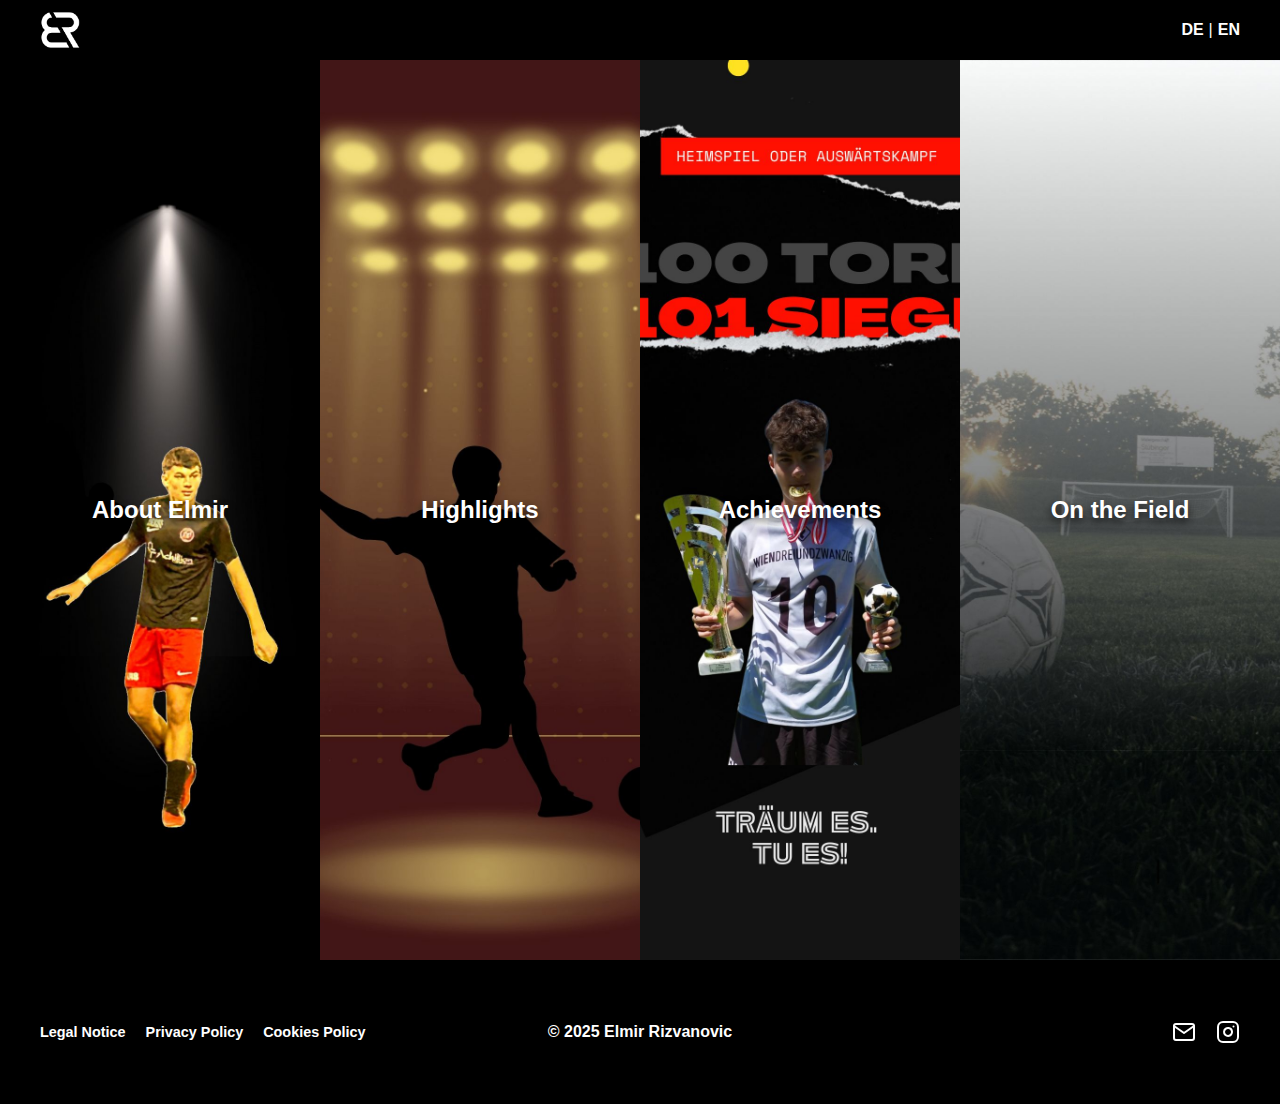
==== index.html @ 2e5a33df "initial deploy" ====
<!DOCTYPE html>
<html lang="en">
<head>
    <meta charset="UTF-8">
    <meta name="viewport" content="width=device-width, initial-scale=1.0">
    <link rel="icon" href="assets/favicon.ico" type="image/x-icon"/>
    <meta name="description" content="Official website of professional football player Elmir Rizvanovic">
    <title>Elmir Rizvanovic | Official Website</title>
    <link rel="stylesheet" href="css/styles.css">
</head>
<body>
    <!-- Header -->
    <header class="header">
        <div class="header-container">
            <div class="logo">
                <a href="#home" aria-label="Go to home">
                    <img src="assets/logo.png" alt="Elmir Rizvanovic Logo">
                </a>
            </div>
            <nav class="language-selector">
                <a href="#" lang="de">DE</a> | <a href="#" lang="en">EN</a>
            </nav>
        </div>
    </header>

    <!-- Hero Section with Split-Screen -->
    <section class="split-screen">
        <div class="split" id="about">
            <a href="https://www.elmirr.com/about">
                <div class="overlay">
                    <span>About Elmir</span>
                </div>
            </a>
        </div>
        <div class="split" id="highlights">
            <a href="https://www.elmirr.com/highlights">
                <div class="overlay">
                    <span>Highlights</span>
                </div>
            </a>
        </div>
        <div class="split" id="achievements">
            <a href="https://www.elmirr.com/achievements">
                <div class="overlay">
                    <span>Achievements</span>
                </div>
            </a>
        </div>
        <div class="split" id="on-the-field">
            <a href="https://www.elmirr.com/on-the-field">
                <div class="overlay">
                    <span>On the Field</span>
                </div>
            </a>
        </div>
    </section>


    <footer class="footer">
        <div class="footer-container">
            <!-- Legal Links -->
            <div class="footer-legal">
                <a href="legal.html">Legal Notice</a>
                <a href="privacy.html">Privacy Policy</a>
                <a href="cookies.html">Cookies Policy</a>
            </div>
    
            <!-- Copyright Text -->
            <div class="footer-copyright">
                <p>&copy; 2025 <span>Elmir Rizvanovic</span></p>
            </div>
    
            <!-- Social Media Links -->
            <div class="footer-links">
                <a href="mailto:hello@elmirr.com" class="footer-email">
                    <svg xmlns="http://www.w3.org/2000/svg" width="24" height="24" viewBox="0 0 24 24" fill="none" stroke="white" stroke-width="2" stroke-linecap="round" stroke-linejoin="round">
                        <path d="M4 4h16c1.1 0 2 .9 2 2v12c0 1.1-.9 2-2 2H4c-1.1 0-2-.9-2-2V6c0-1.1.9-2 2-2z"></path>
                        <polyline points="22,6 12,13 2,6"></polyline>
                    </svg>
                </a>
                <a href="https://www.instagram.com/elmir.rzv7/" target="_blank" class="footer-instagram">
                    <svg xmlns="http://www.w3.org/2000/svg" width="24" height="24" viewBox="0 0 24 24" fill="none" stroke="white" stroke-width="2" stroke-linecap="round" stroke-linejoin="round">
                        <rect x="2" y="2" width="20" height="20" rx="5" ry="5"/>
                        <path d="M16 11.37A4 4 0 1 1 12.63 8 4 4 0 0 1 16 11.37z"/>
                        <line x1="17.5" y1="6.5" x2="17.51" y2="6.5"/>
                    </svg>
                </a>
            </div>
        </div>
    </footer>
    
    
    


</body>
</html>
---- css/styles.css ----
/* General Reset */
body, h1, h2, p, a, ul, li, nav {
    margin: 0;
    padding: 0;
    box-sizing: border-box;
}

body {
    font-family: Arial, sans-serif;
    background: #000;
    color: white;
}

body .privacy-policy-section {
    display: flex;
    justify-content: center; /* Center horizontally */
    align-items: center; /* Center vertically */
    min-height: calc(100vh - 120px); /* Full viewport minus header and footer */
    padding: 20px; /* Add padding for spacing */
    background-color: black; /* Neutral background */
}

.privacy-policy-container {
    max-width: 800px; /* Limit width for readability */
    margin: 0 auto; /* Center the container */
    line-height: 1.8; /* Improve text spacing */
    color: white; /* Standard text color */
    text-align: justify; /* Block-style justified text alignment */
}

.privacy-policy-container h1 {
    font-size: 2rem; /* Larger heading */
    font-weight: bold; /* Emphasize heading */
    margin-bottom: 20px; /* Space below the heading */
    text-align: center; /* Center the main heading */
}

.privacy-policy-container h2 {
    font-size: 1.5rem; /* Subheading size */
    margin-top: 20px;
    margin-bottom: 10px;
    font-weight: bold; /* Add emphasis */
    text-align: center; /* Center subheadings */
}

.privacy-policy-container p,
.privacy-policy-container ul {
    font-size: 1rem; /* Standard text size */
    margin-bottom: 15px; /* Space between paragraphs and lists */
    color: #ccc; /* Subtle gray for contrast */
}

.privacy-policy-container ul {
    padding-left: 20px; /* Indent for lists */
    text-align: left; /* Align bullet points to the left */
}

.privacy-policy-container ul li {
    margin-bottom: 10px; /* Space between list items */
}

@media (max-width: 768px) {
    .privacy-policy-container {
        padding: 15px; /* Adjust padding for smaller screens */
        font-size: 0.9rem; /* Slightly smaller text for better readability */
    }
}





/* Header */
.header {
    background: #000;
    color: white;
    padding: 10px 20px;
}

.header-container {
    max-width: 1200px;
    margin: 0 auto;
    width: 100%;
    display: flex;
    justify-content: space-between;
    align-items: center;
}

.logo img {
    height: 40px;
    display: block;
}

.language-selector {
    display: flex;
    align-items: center;
    gap: 5px;
}

.language-selector a {
    color: white;
    text-decoration: none;
    font-weight: bold;
}

.language-selector a {
    color: white;
    text-decoration: none;
    font-weight: bold;
}

/* Add responsive styles for header */
@media (max-width: 767px) {
    .header-container {
        grid-template-columns: 1fr;
        grid-template-rows: auto auto;
        justify-items: center;
        gap: 15px;
    }

    .logo,
    .language-selector {
        justify-self: center;
    }
}


/* Split Screen Section */
.split-screen {
    display: flex;
    flex-direction: column;
}

.split {
    position: relative;
    flex: 1;
    min-height: 25vh;
    background-size: cover;
    background-position: center;
}

.split:nth-child(1) {
    background: url('../assets/about.jpg') no-repeat center/cover;
}

.split:nth-child(2) {
    background: url('../assets/highlights.jpg') no-repeat center/cover;
}

.split:nth-child(3) {
    background: url('../assets/achievements.jpg') no-repeat center/cover;
}

.split:nth-child(4) {
    background: url('../assets/on-the-field.jpg') no-repeat center/cover;
}

.overlay {
    position: absolute;
    width: 100%;
    height: 100%;
    display: flex;
    justify-content: center; /* Center horizontally */
    align-items: center; /* Center vertically */
}

.overlay span {
    font-family: 'Lato', sans-serif; /* Use your custom font */
    font-weight: 700; /* Bold text */
    font-size: 1.5rem; /* Adjust size for readability */
    color: white; /* Ensure text color is white */
    text-decoration: none;
    text-shadow: 0px 4px 8px rgba(0, 0, 0, 0.8); /* Add text shadow for contrast */
}


.overlay a {
    color: white;
    text-decoration: none;
}

.overlay a:hover {
    text-decoration: underline; /* Optional hover effect */
}


.overlay span.bold {
    font-family: 'Lato-Bold', sans-serif;
    font-weight: 700; /* Bold text */
}

.overlay:hover {
    background: rgba(0, 0, 0, 0.8);
}

@media (min-width: 768px) {
    .split-screen {
        flex-direction: row;
    }

    .split {
        min-height: 100vh;
        flex: 1;
    }
}

.legal-notice-section {
    display: flex;
    justify-content: center;
    align-items: center;
    text-align: justify;
    min-height: calc(100vh - 120px); /* Account for header and footer */
    padding: 20px;
}

.legal-notice-container {
    max-width: 800px;
    background-color: #000;
    padding: 20px;
    color: white;
    line-height: 1.8; /* Increased for readability */
    text-align: justify;
    font-size: 1rem;
}

.legal-notice-container h1, .legal-notice-container h2 {
    text-align: center;
    margin-bottom: 20px;
}

.legal-notice-container p a {
    color: #00acee;
    text-decoration: none;
}

.legal-notice-container p a:hover {
    text-decoration: underline;
}

@media (max-width: 768px) {
    .legal-notice-container {
        padding: 15px;
        font-size: 0.9rem;
    }
}

.cookies-policy-container {
    max-width: 800px; /* Consistent width for readability */
    margin: 0 auto; /* Center the container */
    line-height: 1.8; /* Improve text spacing */
    padding: 20px; /* Add spacing around text */
    color: white; /* Standard text color */
}

.cookies-policy-container h1 {
    font-size: 2rem; /* Larger heading */
    font-weight: bold;
    margin-bottom: 20px;
    text-align: center; /* Center heading */
}

.cookies-policy-container h2 {
    font-size: 1.5rem;
    margin-top: 20px;
    margin-bottom: 10px;
    font-weight: bold;
}

.cookies-policy-container p,
.cookies-policy-container ul {
    font-size: 1rem;
    margin-bottom: 15px;
    color: #ccc; /* Subtle gray for contrast */
}

.cookies-policy-container a {
    color: #ff4500; /* Highlight links */
    text-decoration: none;
}

.cookies-policy-container a:hover {
    text-decoration: underline;
}





/* Footer Styles */
.footer {
    background-color: #000;
    color: white;
    padding: 60px 20px;
    font-size: 0.9rem;
    font-family: 'Lato-Bold', sans-serif;
    font-weight: 700;
}

.footer-container {
    display: grid;
    grid-template-columns: 1fr auto 1fr;
    align-items: center;
    gap: 15px;
    max-width: 1200px;
    margin: 0 auto;
}

/* Legal Links */
.footer-legal {
    display: flex;
    justify-content: flex-start;
    gap: 20px;
}

.footer-legal a {
    color: white;
    text-decoration: none;
    font-size: 0.9rem;
}

.footer-legal a:hover {
    text-decoration: underline;
}

/* Copyright Section */
.footer-copyright {
    text-align: center;
    font-size: 1rem;
    font-weight: bold;
}

/* Social Media Links */
.footer-links {
    display: flex;
    justify-content: flex-end;
    gap: 20px;
}

.footer-links a {
    display: flex;
    align-items: center;
    color: white;
    text-decoration: none;
    font-size: 1rem;
}

.footer-links img {
    height: 20px;
    width: 20px;
}

.footer-links a:hover {
    text-decoration: underline;
}

/* Responsive Design */
@media (max-width: 767px) {
    .footer-container {
        grid-template-columns: 1fr;
        grid-template-rows: au center;
    }

    .footer-legal {
        justify-content: center;
    }

    .footer-links {
        justify-content: center;
    }
}





@font-face {
    font-family: 'Lato';
    src: url('assets/fonts/Lato-Regular.ttf') format('truetype'),
         url('asse: 400;
    font-style: normal;
}

@font-face {
    font-family: 'Lato';
    src: url('assets/fonts/Lato-Bold.ttf') format('truetype'),
         url('assets/fonts/Lato-Bold.woff2') format('woff2'),
         url('assets/fonts/Lato-Bold.woff') format('woff');
    font-weight: 700;
    font-style: normal;
}


.about-section {
    display: flex;
    justify-content: center; /* Center horizontally */
    align-items: center; /* Center vertically */
    min-height: calc(100vh - 120px); /* Adjust height to fill screen minus header and footer */
    text-align: center; /* Center text */
    padding: 20px;
}

.about-container {
    max-width: 800px;
}

.about-container h1 {
    font-size: 2rem;
    margin-bottom: 20px;
}

.about-container p {
    font-size: 1rem;
    line-height: 1.6;
    margin-bottom: 15px;
}
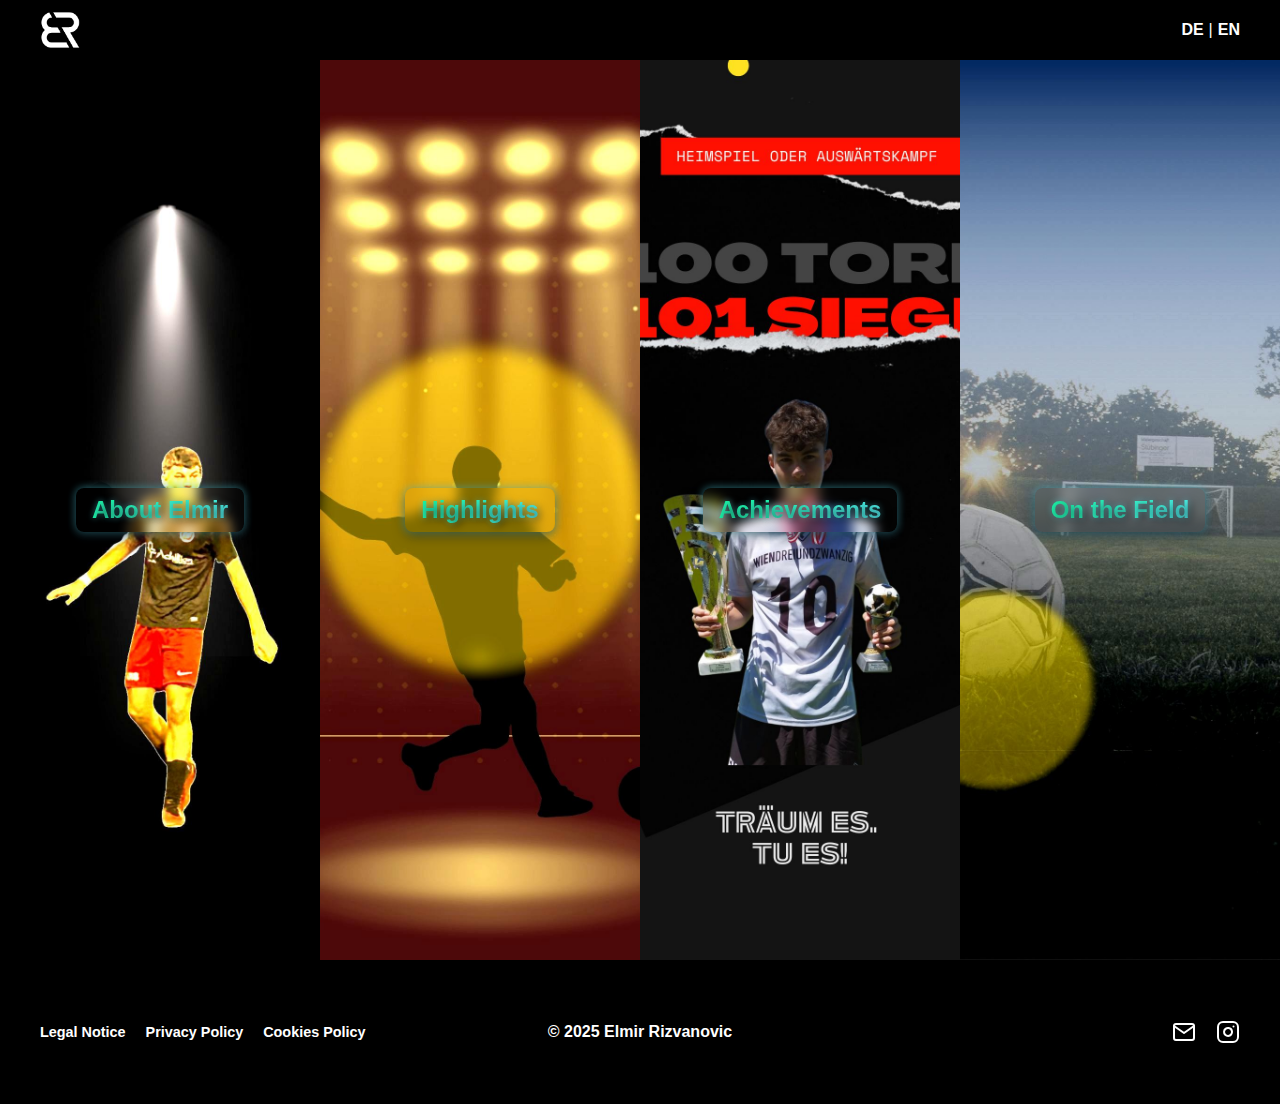
==== commit e58daa50: "endOfNightUpdate" ====
--- a/index.html
+++ b/index.html
@@ -7,6 +7,7 @@
     <meta name="description" content="Official website of professional football player Elmir Rizvanovic">
     <title>Elmir Rizvanovic | Official Website</title>
     <link rel="stylesheet" href="css/styles.css">
+    <script defer src="js/main.js"></script>
 </head>
 <body>
     <!-- Header -->
@@ -18,51 +19,63 @@
                 </a>
             </div>
             <nav class="language-selector">
-                <a href="#" lang="de">DE</a> | <a href="#" lang="en">EN</a>
+                <a href="#" id="de-btn">DE</a> | <a href="#" id="en-btn">EN</a>
             </nav>
         </div>
     </header>
 
-    <!-- Hero Section with Split-Screen -->
+    <!-- Split Screen Section -->
     <section class="split-screen">
         <div class="split" id="about">
             <a href="https://www.elmirr.com/about">
                 <div class="overlay">
-                    <span>About Elmir</span>
+                    <span class="content-en">About Elmir</span>
+                    <span class="content-de" style="display: none">Über Elmir</span>
                 </div>
             </a>
         </div>
         <div class="split" id="highlights">
             <a href="https://www.elmirr.com/highlights">
                 <div class="overlay">
-                    <span>Highlights</span>
+                    <span class="content-en">Highlights</span>
+                    <span class="content-de" style="display: none">Highlights</span>
                 </div>
             </a>
         </div>
         <div class="split" id="achievements">
             <a href="https://www.elmirr.com/achievements">
                 <div class="overlay">
-                    <span>Achievements</span>
+                    <span class="content-en">Achievements</span>
+                    <span class="content-de" style="display: none">Erfolge</span>
                 </div>
             </a>
         </div>
         <div class="split" id="on-the-field">
             <a href="https://www.elmirr.com/on-the-field">
                 <div class="overlay">
-                    <span>On the Field</span>
+                    <span class="content-en">On the Field</span>
+                    <span class="content-de" style="display: none">Auf dem Platz</span>
                 </div>
             </a>
         </div>
     </section>
 
-
     <footer class="footer">
         <div class="footer-container">
             <!-- Legal Links -->
             <div class="footer-legal">
-                <a href="legal.html">Legal Notice</a>
-                <a href="privacy.html">Privacy Policy</a>
-                <a href="cookies.html">Cookies Policy</a>
+                <a href="legal.html">
+                    <span class="content-en">Legal Notice</span>
+                    <span class="content-de" style="display: none">Impressum</span>
+                </a>
+                <a href="privacy.html">
+                    <span class="content-en">Privacy Policy</span>
+                    <span class="content-de" style="display: none">Datenschutzerklärung</span>
+                </a>
+                <a href="cookies.html">
+                    <span class="content-en">Cookies Policy</span>
+                    <span class="content-de" style="display: none">Cookie-Richtlinie</span>
+                </a>
             </div>
     
             <!-- Copyright Text -->
@@ -88,10 +101,5 @@
             </div>
         </div>
     </footer>
-    
-    
-    
-
-
 </body>
-</html>
+</html>--- a/css/styles.css
+++ b/css/styles.css
@@ -154,7 +154,27 @@
 .split:nth-child(4) {
     background: url('../assets/on-the-field.jpg') no-repeat center/cover;
 }
-
+.split .overlay span {
+    background: linear-gradient(135deg, #00ff87, #60efff); /* Keep the vibrant gradient */
+    -webkit-background-clip: text;
+    background-clip: text;
+    color: transparent;
+    -webkit-text-fill-color: transparent;
+    text-shadow: 3px 3px 8px rgba(0, 0, 0, 0.6), 0px 0px 6px rgba(96, 239, 255, 0.5); /* Enhanced shadow for better glow and depth */
+    padding: 8px 16px; /* Maintain the original padding */
+    background-color: rgba(10, 20, 30, 0.7); /* Deepened neutral background for contrast */
+    border-radius: 8px; /* Maintain the original radius */
+    backdrop-filter: blur(6px); /* Subtle glass effect with slight improvement */
+    box-shadow: 0 4px 12px rgba(10, 20, 30, 0.5), 0 0 8px rgba(96, 239, 255, 0.5); /* Subtle shadows for better definition */
+    transition: all 0.2s ease-in-out; /* Smooth transition for hover effects */
+ }
+ 
+ .split .overlay span:hover {
+    background-color: rgba(15, 30, 45, 0.8); /* Slightly darker background on hover */
+    box-shadow: 0 6px 16px rgba(15, 30, 45, 0.6), 0 0 10px rgba(96, 239, 255, 0.7); /* Slightly stronger shadow on hover */
+ }
+ 
+ 
 .overlay {
     position: absolute;
     width: 100%;
@@ -168,14 +188,13 @@
     font-family: 'Lato', sans-serif; /* Use your custom font */
     font-weight: 700; /* Bold text */
     font-size: 1.5rem; /* Adjust size for readability */
-    color: white; /* Ensure text color is white */
     text-decoration: none;
     text-shadow: 0px 4px 8px rgba(0, 0, 0, 0.8); /* Add text shadow for contrast */
 }
 
 
 .overlay a {
-    color: white;
+    
     text-decoration: none;
 }
 
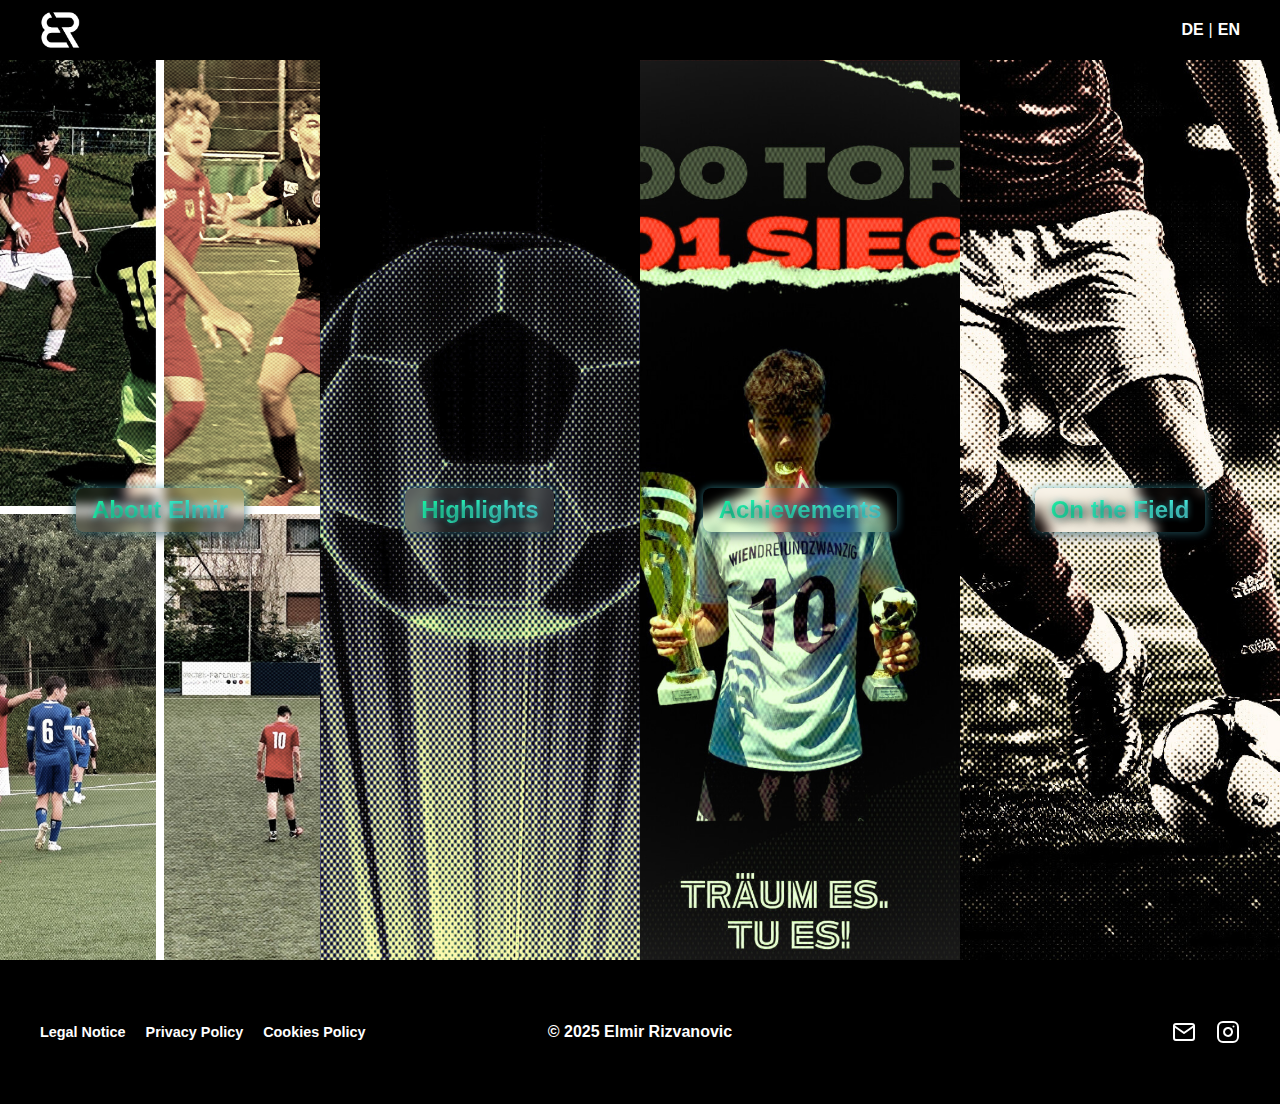
==== commit 50c838f1: "quicky" ====
--- a/index.html
+++ b/index.html
@@ -27,7 +27,7 @@
     <!-- Split Screen Section -->
     <section class="split-screen">
         <div class="split" id="about">
-            <a href="https://www.elmirr.com/about">
+            <a href="about.html">
                 <div class="overlay">
                     <span class="content-en">About Elmir</span>
                     <span class="content-de" style="display: none">Über Elmir</span>
@@ -35,7 +35,7 @@
             </a>
         </div>
         <div class="split" id="highlights">
-            <a href="https://www.elmirr.com/highlights">
+            <a href="highlights.html">
                 <div class="overlay">
                     <span class="content-en">Highlights</span>
                     <span class="content-de" style="display: none">Highlights</span>
@@ -43,7 +43,7 @@
             </a>
         </div>
         <div class="split" id="achievements">
-            <a href="https://www.elmirr.com/achievements">
+            <a href="achievements.html">
                 <div class="overlay">
                     <span class="content-en">Achievements</span>
                     <span class="content-de" style="display: none">Erfolge</span>
@@ -51,7 +51,7 @@
             </a>
         </div>
         <div class="split" id="on-the-field">
-            <a href="https://www.elmirr.com/on-the-field">
+            <a href="on-the-field.html">
                 <div class="overlay">
                     <span class="content-en">On the Field</span>
                     <span class="content-de" style="display: none">Auf dem Platz</span>
--- a/css/styles.css
+++ b/css/styles.css
@@ -18,6 +18,50 @@
     min-height: calc(100vh - 120px); /* Full viewport minus header and footer */
     padding: 20px; /* Add padding for spacing */
     background-color: black; /* Neutral background */
+}
+
+
+#player {
+    width: 100%;
+    height: calc(75vh - 100px);
+    max-height: 100%;
+}
+:root {
+    --plyr-control-icon-size: 24px;
+    --plyr-control-spacing: 16px;
+    --plyr-font-size-menu: 18px;
+    --plyr-badge-font-size: 12px;
+}
+.plyr__controls button[data-plyr="play"] {
+    transform: scale(1.3);
+}
+.plyr__control svg {
+    transform: scale(1.8);
+}
+.plyr__control--overlaid {
+    transform: scale(2.5);
+}
+:root {
+    --plyr-control-icon-size: 24px; /* Uniform icon size for all controls */
+    --plyr-control-spacing: 16px;  /* Uniform spacing between controls */
+    --plyr-font-size-menu: 16px;   /* Adjust font size for menu */
+}
+
+.plyr__controls button[data-plyr] {
+    transform: scale(1.5); /* Uniform scaling for all control buttons */
+}
+
+.plyr__control--overlaid {
+    transform: scale(1.75); /* Adjust for larger overlaid play button */
+}
+
+.plyr__control svg {
+    width: var(--plyr-control-icon-size);
+    height: var(--plyr-control-icon-size);
+}
+
+.plyr__menu {
+    font-size: var(--plyr-font-size-menu);
 }
 
 .privacy-policy-container {
@@ -140,19 +184,19 @@
 }
 
 .split:nth-child(1) {
-    background: url('../assets/about.jpg') no-repeat center/cover;
+    background: url('../assets/about.png') no-repeat center/cover;
 }
 
 .split:nth-child(2) {
-    background: url('../assets/highlights.jpg') no-repeat center/cover;
+    background: url('../assets/highlights.png') no-repeat center/cover;
 }
 
 .split:nth-child(3) {
-    background: url('../assets/achievements.jpg') no-repeat center/cover;
+    background: url('../assets/achievements.png') no-repeat center/cover;
 }
 
 .split:nth-child(4) {
-    background: url('../assets/on-the-field.jpg') no-repeat center/cover;
+    background: url('../assets/on-the-field.png') no-repeat center/cover;
 }
 .split .overlay span {
     background: linear-gradient(135deg, #00ff87, #60efff); /* Keep the vibrant gradient */
